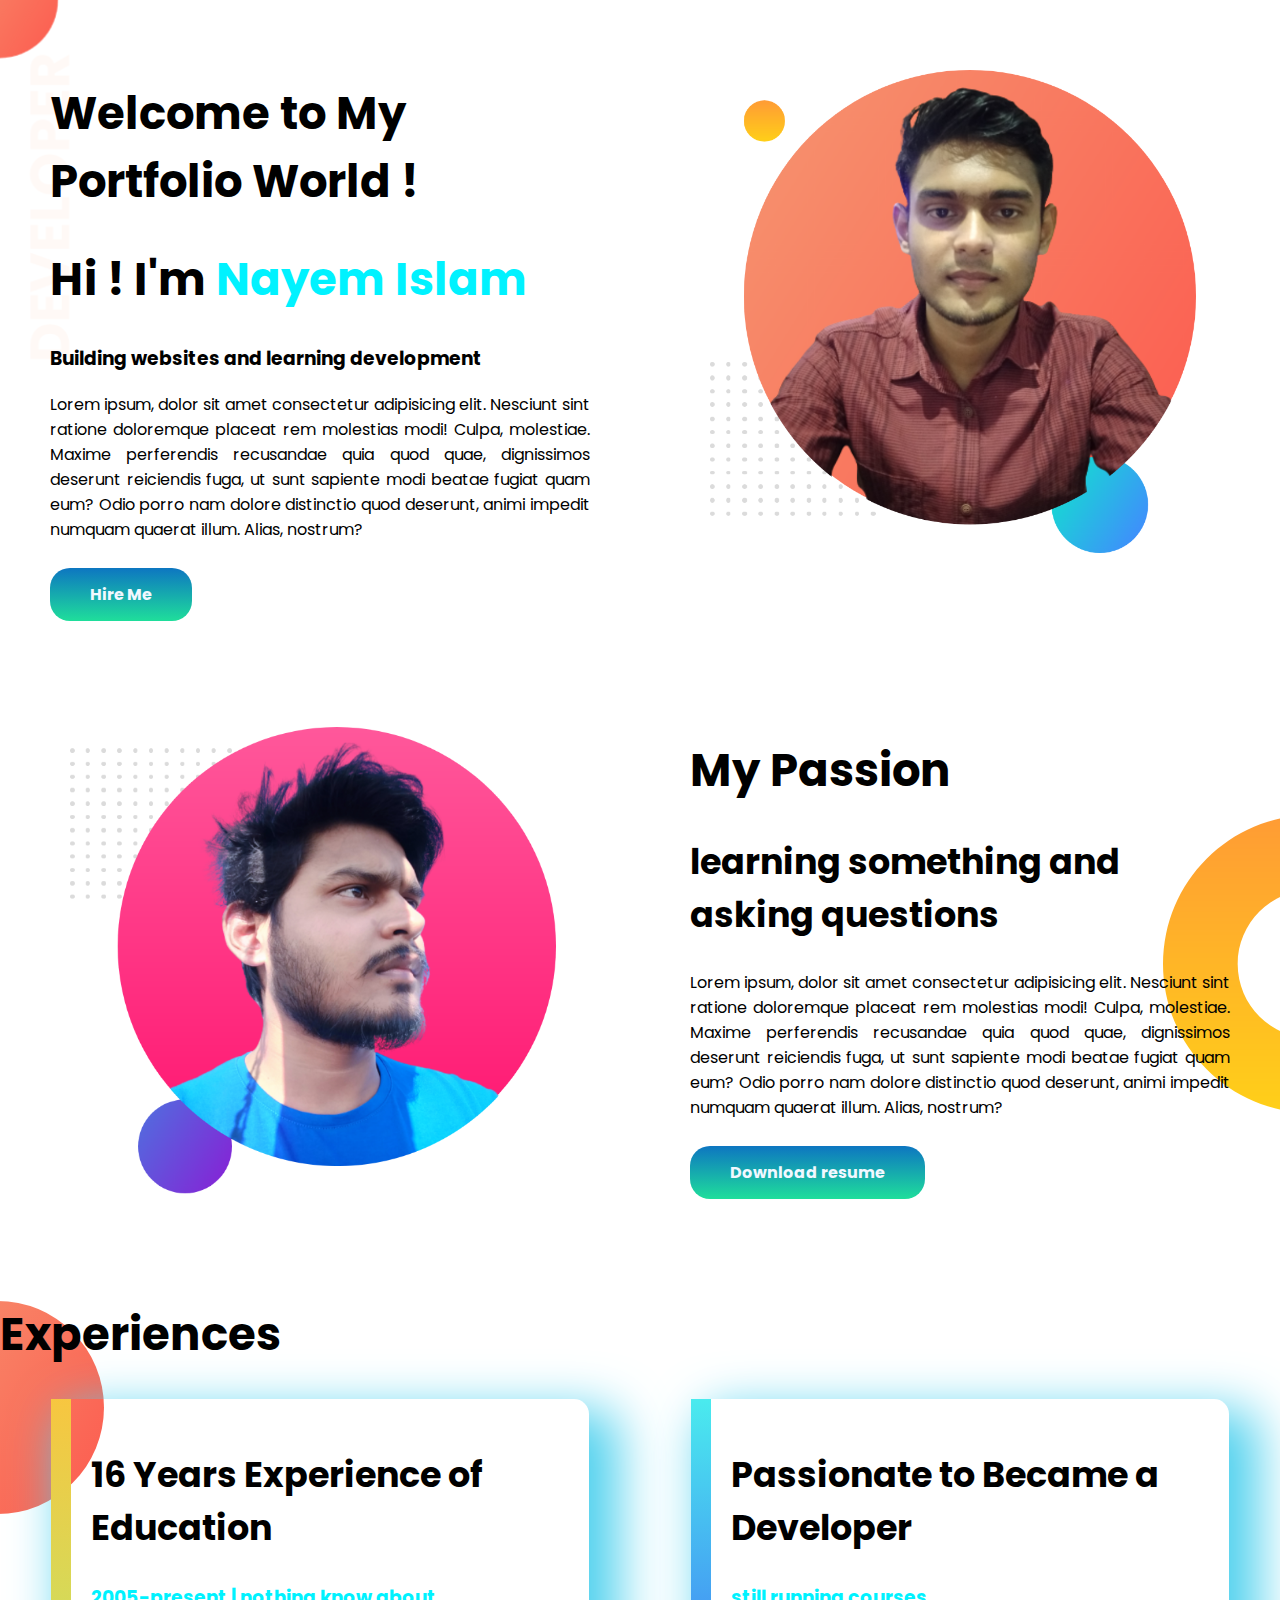
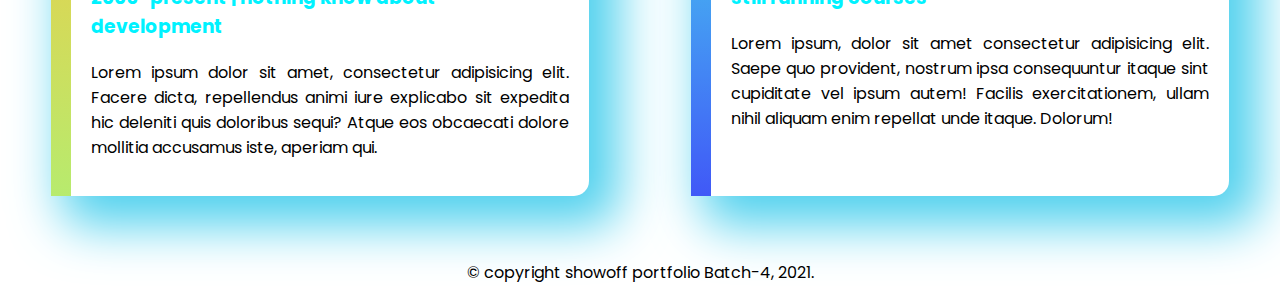
==== index.html @ 06e20abb "first project" ====
<!DOCTYPE html>
<html lang="en">

<head>
    <meta charset="UTF-8">
    <meta http-equiv="X-UA-Compatible" content="IE=edge">
    <meta name="viewport" content="width=device-width, initial-scale=1.0">
    <title>my showoff portfolio</title>
    <link rel="icon" type="image/png" href="images/nayem2-bg2.png" sizes="16x16">
    <link rel="preconnect" href="https://fonts.googleapis.com">
    <link rel="preconnect" href="https://fonts.gstatic.com" crossorigin>
    <link href="https://fonts.googleapis.com/css2?family=Poppins&display=swap" rel="stylesheet">
    <link rel="stylesheet" href="portfolioStyle.css">
</head>

<body>
    <section id="welcome-banner">
        <div class="show-half">
            <h1>Welcome to My Portfolio World !</h1>
            <h1> Hi ! I'm <span class="text-color">Nayem Islam</span></h1>
            <h3>Building websites and learning development</h3>
            <p>Lorem ipsum, dolor sit amet consectetur adipisicing elit. Nesciunt sint ratione doloremque placeat rem
                molestias
                modi! Culpa, molestiae. Maxime perferendis recusandae quia quod quae, dignissimos deserunt reiciendis
                fuga,
                ut
                sunt sapiente modi beatae fugiat quam eum? Odio porro nam dolore distinctio quod deserunt, animi impedit
                numquam
                quaerat illum. Alias, nostrum?</p>
            <a class="button" target="_blank" href="https://github.com/Nayem-Hossain">Hire Me</a>
        </div>
        <div class="show-half">
            <img src="images/nayem-bg.png" alt="my image">
        </div>
    </section>

    <section id="passion-banner">
        <div class="show-half">
            <img src="images/nayem2-bg2.png" alt="my second pic">
        </div>
        <div class="show-half">
            <h1>My Passion</h1>
            <h2>learning something and asking questions</h2>
            <p>Lorem ipsum, dolor sit amet consectetur adipisicing elit. Nesciunt sint ratione doloremque placeat rem
                molestias
                modi! Culpa, molestiae. Maxime perferendis recusandae quia quod quae, dignissimos deserunt reiciendis
                fuga,
                ut
                sunt sapiente modi beatae fugiat quam eum? Odio porro nam dolore distinctio quod deserunt, animi impedit
                numquam
                quaerat illum. Alias, nostrum?</p>
            <a class="button" target="_blank" href="">Download resume</a>
        </div>
    </section>

    <section id="experience-banner">
        <h1>Experiences</h1>
        <div class="experiences">
            <div id="education-experience" class="experience-items">
                <h2>16 Years Experience of Education</h2>
                <h3 class="text-color">2005-present | nothing know about development</h3>
                <p>Lorem ipsum dolor sit amet, consectetur adipisicing elit. Facere dicta, repellendus animi iure
                    explicabo
                    sit expedita hic deleniti quis doloribus sequi? Atque eos obcaecati dolore mollitia accusamus iste,
                    aperiam qui.</p>
            </div>
            <div id="developer-experience" class="experience-items">
                <h2>Passionate to Became a Developer</h2>
                <h3 class="text-color">still running courses</h3>
                <p>Lorem ipsum, dolor sit amet consectetur adipisicing elit. Saepe quo provident, nostrum ipsa
                    consequuntur
                    itaque sint cupiditate vel ipsum autem! Facilis exercitationem, ullam nihil aliquam enim repellat
                    unde
                    itaque. Dolorum!</p>
            </div>
        </div>
    </section>

    <footer>
        <p>&copy; copyright showoff portfolio Batch-4, 2021.</p>
    </footer>
</body>

</html>
---- portfolioStyle.css ----
body{
    font-family: 'Poppins', sans-serif;
    margin: 0;
}
h1{
    font-size: 45px;
}
h2{
    font-size: 35px;
}
.text-color{
    color: rgb(0, 242, 255);
}
#welcome-banner{
    display: flex;
    background-image: url(images/top-banner.png);
    background-repeat: no-repeat;
}
.show-half{
    width: 70%;
    margin: 20px;
    padding: 30px;

}
.show-half p {
    text-align: justify;
    margin-bottom: 40px;
    
}
.show-half img{
    margin: 20px;
    width: 90%;
}
.button{
    text-decoration: none;
    background-image: linear-gradient(#0d76c1, #1fde9b);
    padding: 15px 40px 15px 40px;
    color: aliceblue;
    border-radius: 20px;
    font-weight: 700;
}
#passion-banner{
    display: flex;
    background-image: url(images/dream-bg.png);
    background-repeat: no-repeat;
    background-position: right;
}
#experience-banner{
    background-image: url(images/exp-bg.png);
    background-repeat: no-repeat;
    margin-bottom: 5%;
}
.experiences{
    display: flex;
    
}
.experience-items{
    width: 42%;
    border-width: 20px;
    border-radius: 15px;
    box-shadow: 20px 20px 50px 10px rgb(80, 209, 238);
    margin: 0 4% 0 4%;
    padding: 20px;
    
}
.experience-items p {
    text-align: justify;
}
#education-experience{
    border-left: 20px solid;
    border-image: linear-gradient(rgb(247, 198, 64), rgb(183, 235, 110));
    border-image-slice: 1;
}
#developer-experience{
    border-left: 20px solid;
    border-image: linear-gradient(rgb(74, 235, 238),rgb(64, 88, 247));
    border-image-slice: 1;
}

footer{
    text-align: center;
}
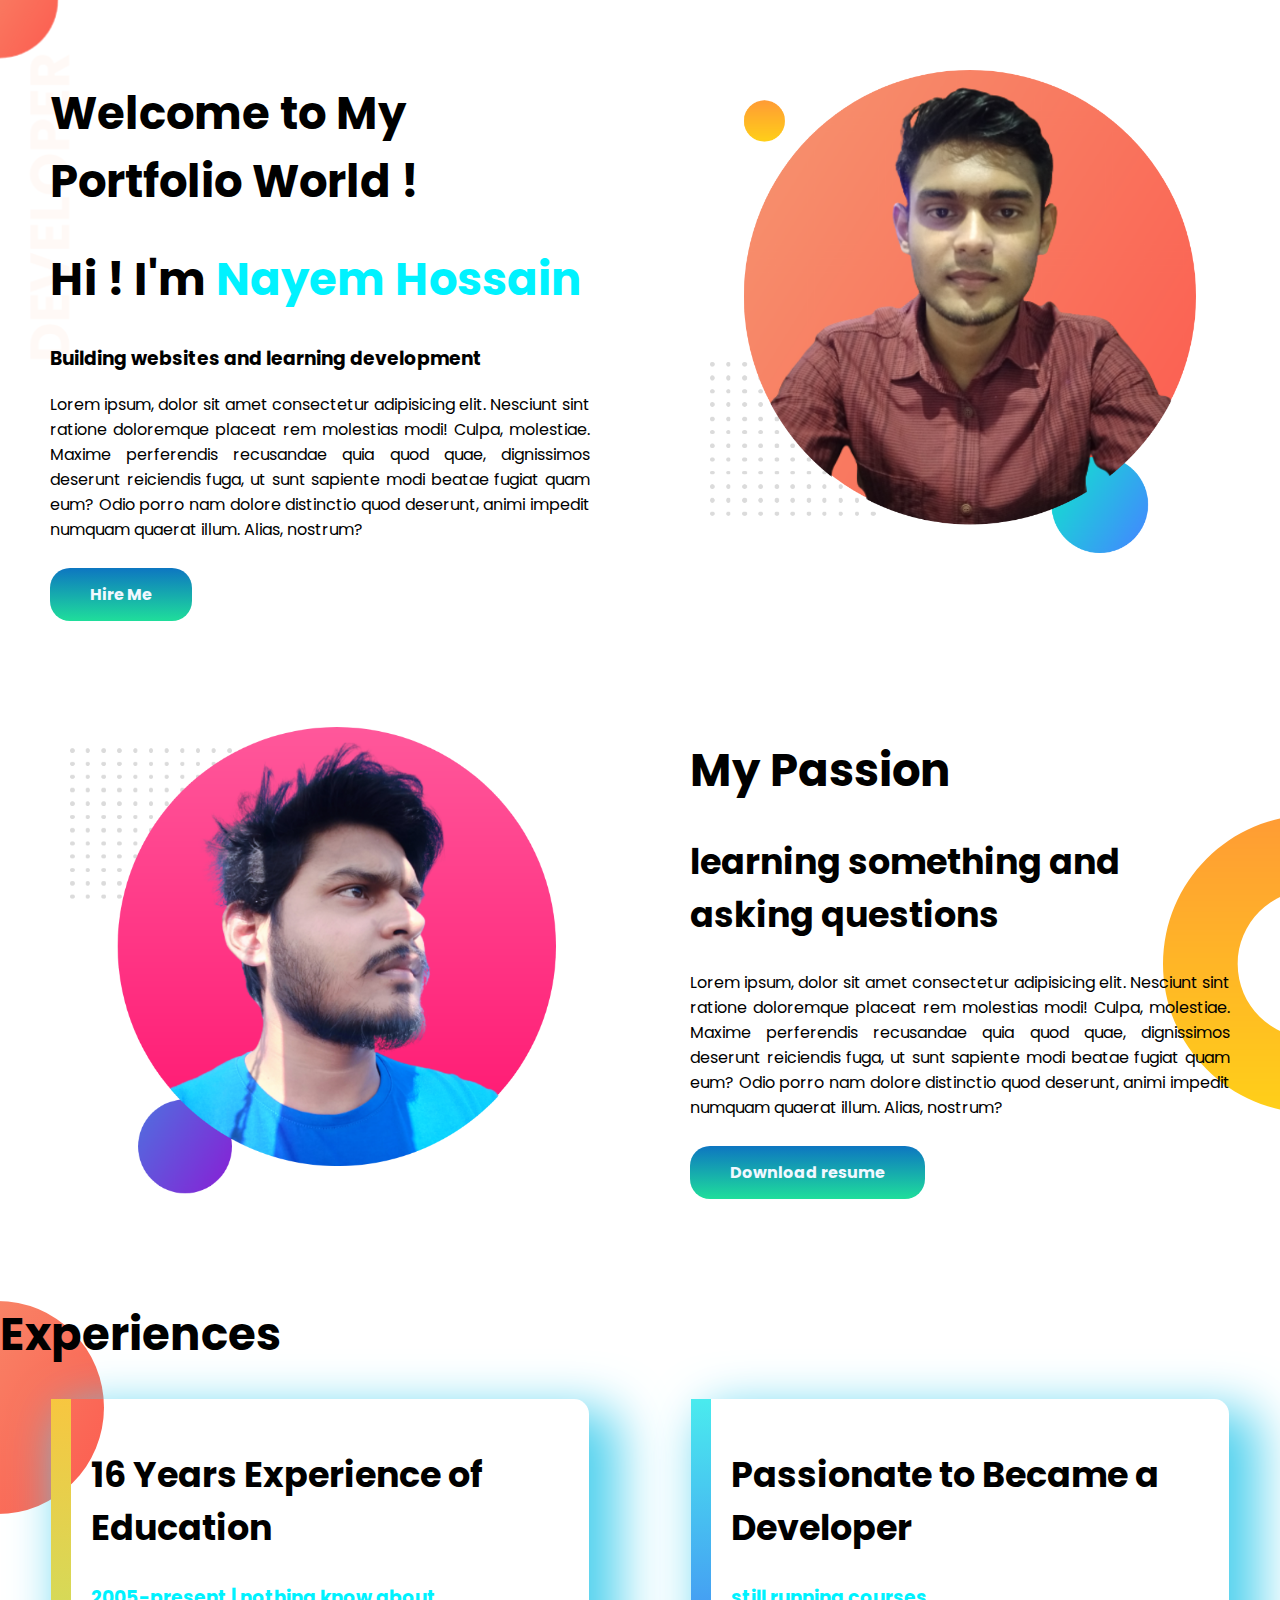
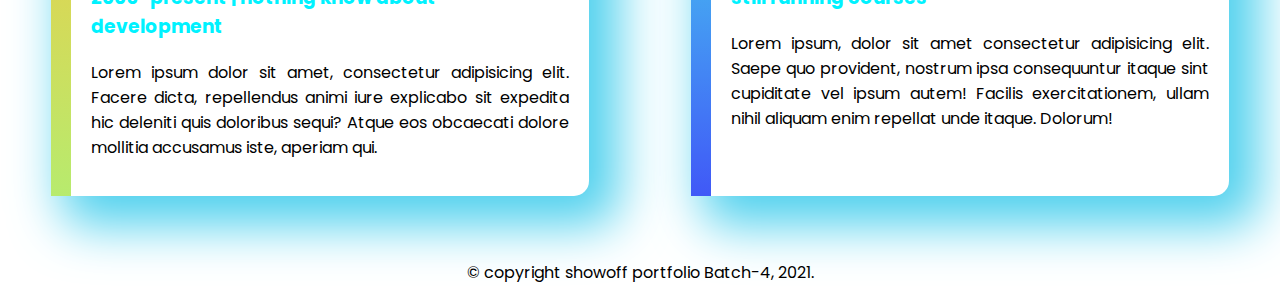
==== commit 2219248e: "name changed" ====
--- a/index.html
+++ b/index.html
@@ -17,7 +17,7 @@
     <section id="welcome-banner">
         <div class="show-half">
             <h1>Welcome to My Portfolio World !</h1>
-            <h1> Hi ! I'm <span class="text-color">Nayem Islam</span></h1>
+            <h1> Hi ! I'm <span class="text-color">Nayem Hossain</span></h1>
             <h3>Building websites and learning development</h3>
             <p>Lorem ipsum, dolor sit amet consectetur adipisicing elit. Nesciunt sint ratione doloremque placeat rem
                 molestias
